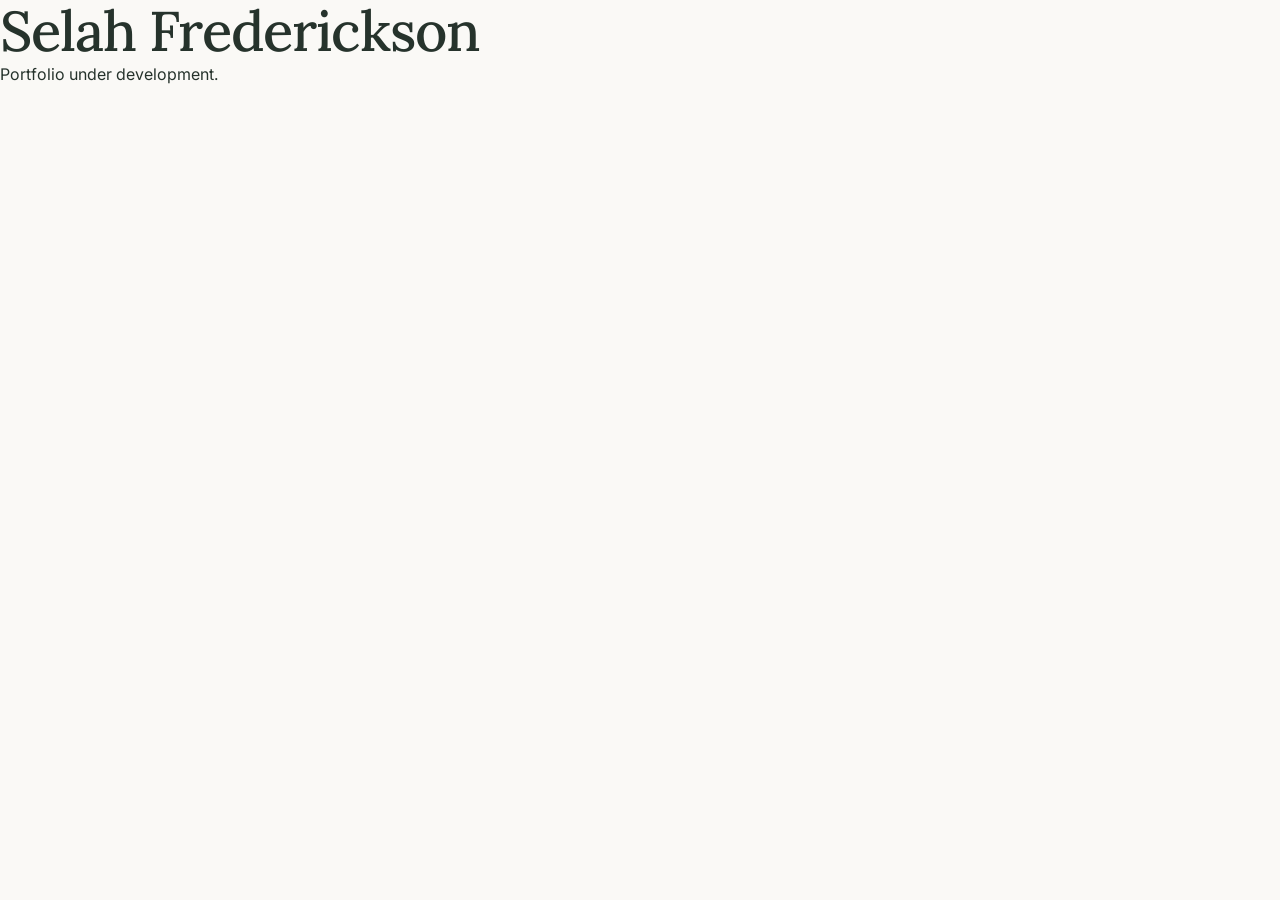
==== index.html @ 7c803209 "Creating portfolio project skeleton" ====
<!DOCTYPE html>
<html lang = "en">
<!-- 
    HOME PAGE

    Purpose: The landing page for this portfolio.

    This page will introduce me and communicate the central idea
    of this portfolio: CS x Sociology x Data x Research x Writing.

    Planned content:
    - Navigation
    - Introduction
    - Featured projects
    - Call to action
-->

<head>

    <meta charset = "UTF-8">

    <meta
        name = "viewport"
        content = "width=device-width, initial-scale=1.0"
    >

    <title>Selah Frederickson</title>

    <!-- google fonts -->
    <link rel="preconnect" href="https://fonts.googleapis.com">
    <link rel="preconnect" href="https://fonts.gstatic.com" crossorigin>

    <link
        href="https://fonts.googleapis.com/css2?family=Inter:wght@400;500;600;700&family=Lora:wght@400;500;600&display=swap"
        rel="stylesheet"
    >

    <!-- portfolio styles -->
    <link rel = "stylesheet" href = "css/theme.css">
    <link rel = "stylesheet" href = "css/components.css">
    <link rel = "stylesheet" href = "css/pages.css">

</head>

<body>
    <!-- page content will be built here -->
    <script src = "js/main.js"></script>

    <!-- temporary -->
    <h1>Selah Frederickson</h1>
    <p>Portfolio under development.</p>

</body>
</html>
---- css/theme.css ----
/*
    DESIGN SYSTEM

    Purpose: Define the global visual language of the portfolio.

    This file contains:
    - Color variables
    - Typography
    - Spacing scale
    - Layout variables
    - Border radius variables
    - Glassmorphism settings
    - Shadows
    - Transitions

    Individual components should use these variables rather than
    defining their own design values whenever possible.
*/

   :root {

    /* ----------------------------------------
        COLORS
       ---------------------------------------- */

    --color-primary: #E8BEB7;
    --color-secondary: #AFC5B4;

    --color-background: #FAF9F6;
    --color-text: #26332C;

    --color-divider: #D1D5DB;

    /* ----------------------------------------
        TYPOGRAPHY
       ---------------------------------------- */

    --font-heading: "Lora", serif;
    --font-body: "Inter", sans-serif;

    --font-size-h1: 3.5rem;
    --font-size-h2: 2rem;
    --font-size-h3: 1.5rem;
    --font-size-body: 1rem;
    --font-size-small: 0.8rem;

    --line-height-h1: 1.1;
    --line-height-h2: 1.2;
    --line-height-h3: 1.3;
    --line-height-body: 1.5;
    --line-height-small: 1.5;

    /* ----------------------------------------
        SPACING (8px Grid System)
       ---------------------------------------- */

    --space-1: 4px;
    --space-2: 8px;
    --space-3: 16px;
    --space-4: 24px;
    --space-5: 32px;
    --space-6: 48px;
    --space-7: 64px;
    --space-8: 96px;

    /* ----------------------------------------
        LAYOUT
       ---------------------------------------- */

    --page-padding: 24px;
    --content-max-width: 1200px;

    /* ----------------------------------------
        BORDER RADIUS
       ---------------------------------------- */

    --radius-small: 8px;
    --radius-card: 16px;
    --radius-large: 24px;

    /* ----------------------------------------
        GLASSMORPHISM
       ---------------------------------------- */

    --glass-background: rgba(255, 255, 255, 0.65);
    --glass-border: rgba(255, 255, 255, 1);
    --glass-blur: 12px;

    /* ----------------------------------------
        SHADOWS
       ---------------------------------------- */

    --shadow-soft: 0 8px 24px rgba(38, 51, 44, 0.08);
    --shadow-hover: 0 12px 28px rgba(38, 51, 44, 0.12);

    /* ----------------------------------------
        TRANSITIONS
       ---------------------------------------- */

    --transition-fast: 150ms ease;
    --transition-standard: 200ms ease;
}

/* ========================================
   GLOBAL BASE STYLES
   ======================================== */

* {
    box-sizing: border-box;
}

html {
    scroll-behavior: smooth;
}

body {
    margin: 0;
    background-color: var(--color-background);
    color: var(--color-text);

    font-family: var(--font-body);
    font-size: var(--font-size-body);
    line-height: var(--line-height-body);
}

h1, h2, h3 {
    margin: 0;
    font-family: var(--font-heading);
    font-weight: 500;
}

h1 {
    font-size: var(--font-size-h1);
    line-height: var(--line-height-h1);
    letter-spacing: -0.02em;
}

h2 {
    font-size: var(--font-size-h2);
    line-height: var(--line-height-h2);
}

h3 {
    font-size: var(--font-size-h3);
    line-height: var(--line-height-h3);
}

p {
    margin: 0;
}

.small-text {
    font-size: var(--font-size-small);
    line-height: var(--line-height-small);
}

a {
    color: inherit;
    text-decoration: none;
}

@media (max-width: 768px) {
    :root {
        --page-padding: 20px;
        --font-size-h1: 2.5rem;
    }
}
---- css/components.css ----
/* 
    COMPONENT STYLES

    Purpose: Define reusable visual components used throughout the
    portfolio.

    This file contains styles for:
    - Glass panels
    - Buttons
    - Links
    - Project cards
    - Tags

    Components should rely on the design system defined in theme.css.
*/

/* ----------------------------------------
   GLASS PANEL
   ---------------------------------------- */

.glass_panel {
    background: var(--glass-background);
    border: 1px solid var(--glass-border);
    border-radius: var(--radius-large);
    backdrop-filter: blur(var(--glass-blur));
    -webkit-backdrop-filter: blur(var(--glass-blur));
    box-shadow: var(--shadow-soft);
}

/* ----------------------------------------
   BUTTONS
   ---------------------------------------- */

.button {
    display: inline-block;
    padding: var(--space-2) var(--space-4);
    border: 1px solid transparent;
    border-radius: var(--radius-small);
    font-family: var(--font-body);
    font-weight: 500;
    cursor: pointer;
    transition:
        font-weight var(--transition-fast),
        box-shadow var(--transition-standard),
        transform var(--transition-fast);
}

.button-primary {
    background-color: var(--color-primary)
}

.button-primary:hover {
    font-weight: 700;
    box-shadow: var(--shadow-hover);
    transform: translateY(-2px);
}

.button-secondary {
    background-color: transparent;
    border-color: var(--color-primary);
}

.button-secondary:hover {
    font-weight: 700;
    box-shadow: var(--shadow-hover);
    transform: translateY(-2px);
}

/* ----------------------------------------
   LINKS
   ---------------------------------------- */

.link {
    position: relative;
    font-weight: 500;
}

.link::after {
    content: "";
    position: absolute;
    left: 0;
    bottom: -2px;
    width: 100%;
    height: 1px;
    background-color: var(--color-primary);
    transition:
        height var(--transition-fast),
        width var(--transition-fast);
}

.link:hover {
    font-weight: 700;
}

.link:hover::after {
    height: 2px;
}

/* ----------------------------------------
   PROJECT CARDS
   ---------------------------------------- */

.project-card {
    padding: var(--space-5);
    border: 1px solid var(--color-divider);
    border-radius: var(--radius-card);
    background-color: var(--color-surface);
    backdrop-filter: blur(var(--glass-blur));
    -webkit-backdrop-filter: blur(var(--glass-blur));
    box-shadow: var(--shadow-soft);
}

/* ----------------------------------------
   TAGS
   ---------------------------------------- */

   .tag {
    display: inline-block;
    padding: 4px 8px;
    border-radius: var(--radius-small);
    background-color: var(--color-secondary);
    font-family: var(--font-body);
    font-size: var(--font-size-small);
    letter-spacing: 0.02em;
}
---- css/pages.css ----
/* 
    PAGE-SPECIFIC STYLES

    Purpose: Define layouts and styling that are specific to individual
    pages rather than reusable components.

    This file will contain styling for:
    - Home page layout
    - Projects grid
    - About page sections
    - Contact page layout

    Reusable styling choices belong in components.css (not here).
*/
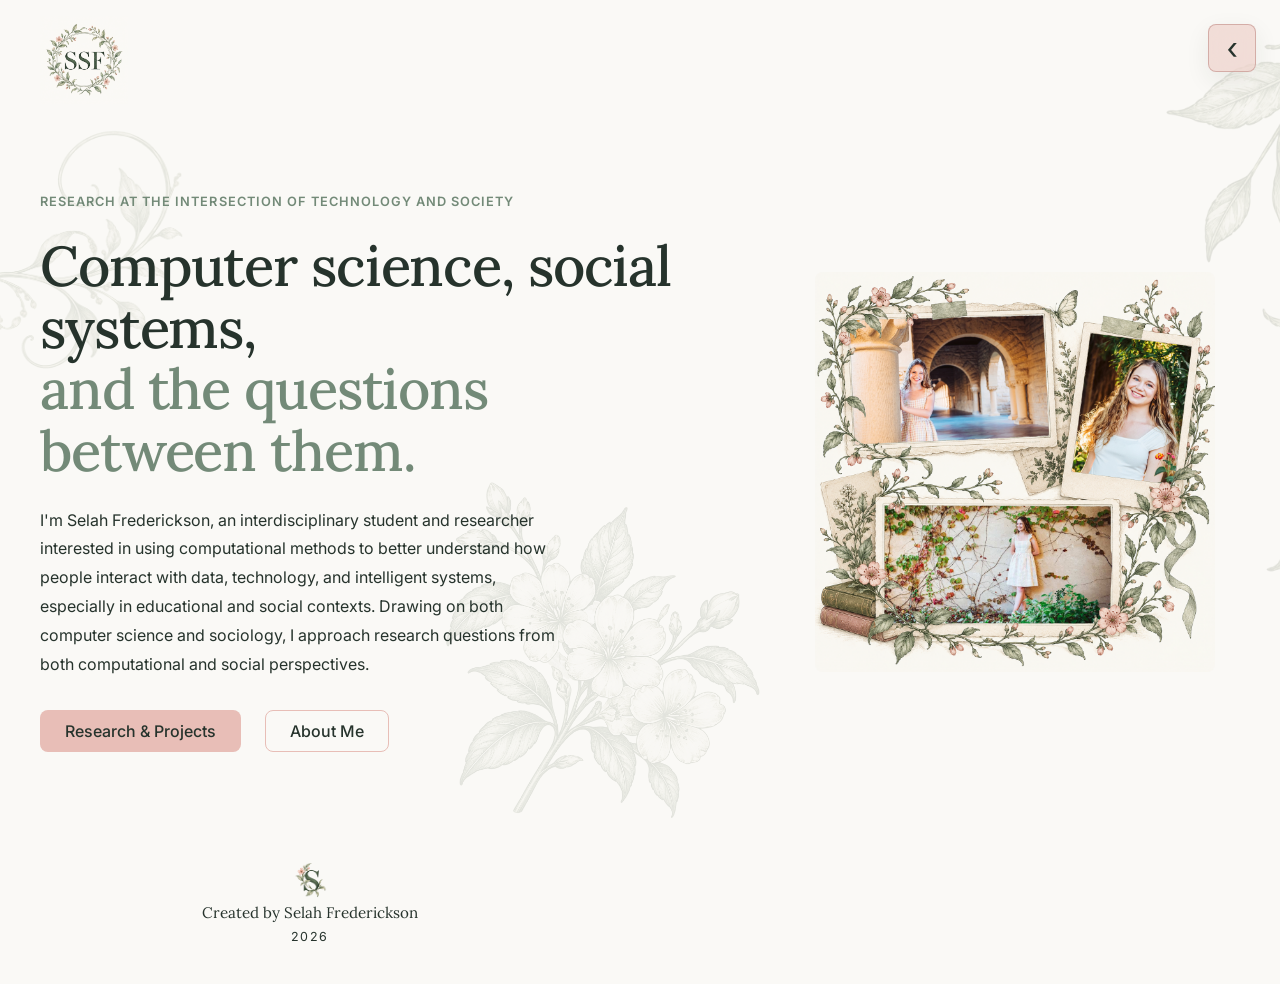
==== commit c195c70b: "Adding home page design" ====
--- a/index.html
+++ b/index.html
@@ -40,15 +40,205 @@
     <link rel = "stylesheet" href = "css/components.css">
     <link rel = "stylesheet" href = "css/pages.css">
 
+    <!-- browser tab icon -->
+    <link rel="icon" type="image/png" href="assets/icons/logo_small.png">
+
 </head>
 
-<body>
-    <!-- page content will be built here -->
-    <script src = "js/main.js"></script>
-
-    <!-- temporary -->
-    <h1>Selah Frederickson</h1>
-    <p>Portfolio under development.</p>
+<body
+    class="body"
+>
+    <!-- header: personal monogram logo -->
+    <header class="site-header">
+        <a class="site-logo" href="index.html"
+            aria-label="Selah Frederickson - Home">
+            <img
+                src="assets/icons/ssf_logo.png"
+                alt="SSF botanical monogram"
+            >
+        </a>
+    </header>
+
+    <!-- navigation: stays available as panel opens and closes -->
+    <button
+        class="nav-toggle"
+        id="nav-toggle"
+        type="button"
+        aria-label="Open navigation"
+        aria-controls="site-navigation"
+        aria-expanded="false"
+    >
+        <span class="nav-toggle-icon" aria-hidden="true">‹</span> <!-- chevron -->
+    </button>
+
+    <!-- a subtle backdrop separates open panel from the page -->
+    <div class="nav-backdrop" id="nav-backdrop" hidden></div>
+
+    <!-- expandable navigation panel -->
+    <aside
+        class="nav-panel"
+        id="site-navigation"
+        aria-label="Site navigation"
+        aria-hidden="true"
+        inert
+    >
+        <div class="nav-panel-header">
+            <span class="nav-logo">
+                <img
+                    src="assets/icons/ssf_logo_nobkg.png"
+                    alt="SSF botanical monogram"
+                >
+            </span>
+        </div>
+
+        <nav class="nav-panel-links" aria-label="Portfolio pages">
+            <a class="nav-card" href="index.html" aria-current="page">
+                <span class="nav-card-icon" aria-hidden="true">❧</span>
+                <span class="nav-card-copy">
+                    <span class="nav-card-title">Home</span>
+                    <span class="nav-card-description">
+                        Return to the beginning.
+                    </span>
+                </span>
+                <span class="nav-card-arrow" aria-hidden="true">›</span>
+            </a>
+
+            <a class="nav-card" href="about.html" aria-current="page">
+                <span class="nav-card-icon" aria-hidden="true">❧</span>
+                <span class="nav-card-copy">
+                    <span class="nav-card-title">About</span>
+                    <span class="nav-card-description">
+                        Background, interests, and goals.
+                    </span>
+                </span>
+                <span class="nav-card-arrow" aria-hidden="true">›</span>
+            </a>
+
+            <a class="nav-card" href="projects.html" aria-current="page">
+                <span class="nav-card-icon" aria-hidden="true">❧</span>
+                <span class="nav-card-copy">
+                    <span class="nav-card-title">Projects</span>
+                    <span class="nav-card-description">
+                        Selected interdisciplinary work.
+                    </span>
+                </span>
+                <span class="nav-card-arrow" aria-hidden="true">›</span>
+            </a>
+
+            <a class="nav-card" href="experience.html" aria-current="page">
+                <span class="nav-card-icon" aria-hidden="true">❧</span>
+                <span class="nav-card-copy">
+                    <span class="nav-card-title">Experience</span>
+                    <span class="nav-card-description">
+                        Research and professional roles.
+                    </span>
+                </span>
+                <span class="nav-card-arrow" aria-hidden="true">›</span>
+            </a>
+
+            <a class="nav-card" href="contact.html" aria-current="page">
+                <span class="nav-card-icon" aria-hidden="true">❧</span>
+                <span class="nav-card-copy">
+                    <span class="nav-card-title">Contact</span>
+                    <span class="nav-card-description">
+                        Get in touch with me.
+                    </span>
+                </span>
+                <span class="nav-card-arrow" aria-hidden="true">›</span>
+            </a>
+        </nav>
+    </aside>
+
+    <!-- main introduction: first thing visitors see -->
+    <main>
+
+        <div class="botanical-background" aria-hidden="true">
+            <img
+                class="botanical-engraving-1"
+                src="assets/images/background/engraving_1.png"
+                alt=""
+            >
+        
+            <img
+                class="botanical-engraving-2"
+                src="assets/images/background/engraving_2.png"
+                alt=""
+            >
+        
+            <img
+                class="botanical-engraving-4"
+                src="assets/images/background/engraving_4.png"
+                alt=""
+            >
+        </div>
+        
+        <section class="hero">
+            
+            <div class="hero-content">
+                <p class="eyebrow">
+                    RESEARCH AT THE INTERSECTION OF TECHNOLOGY AND SOCIETY
+                </p>
+
+                <h1>
+                    Computer science, social systems,
+                    <span>and the questions between them.</span>
+                </h1>
+
+                <p class="hero-description">
+                    I'm Selah Frederickson, an interdisciplinary student and researcher
+                    interested in using computational methods to better understand how people 
+                    interact with data, technology, and intelligent systems, especially in 
+                    educational and social contexts. Drawing on both computer science and 
+                    sociology, I approach research questions from both computational and 
+                    social perspectives. 
+                </p>
+
+                <div class="hero-actions">
+                    <a class="button button-primary"
+                        href="projects.html">
+                        Research & Projects
+                    </a>
+
+                    <a class="button button-secondary"
+                        href="about.html">
+                        About Me
+                    </a>
+                </div>
+            </div>
+
+            <div class="hero-portrait">
+                <img
+                    src="assets/images/profile/portrait_collage.png"
+                    alt="Portrait of Selah Frederickson"
+                >
+            </div>
+            
+        </section>
+    </main>
+
+    <!-- footer: a small consistent sign-off -->
+    <footer class="site-footer">
+        <div class="footer-colophon">
+
+            <div class="footer-signature">
+                <img
+                    class="footer-monogram"
+                    src="assets/icons/logo_small.png"
+                    alt=""
+                    aria-hidden="true"
+                >
+
+                <p class="footer-credit">
+                    Created by Selah Frederickson
+                </p>
+
+                <span class="footer-year">2026</span>
+            </div>
+        </div>
+    </footer>
+
+
+    <script src="js/main.js"></script>
 
 </body>
 </html>
--- a/css/theme.css
+++ b/css/theme.css
@@ -25,11 +25,14 @@
 
     --color-primary: #E8BEB7;
     --color-secondary: #AFC5B4;
+    --color-secondary-dark: #526E55;
 
     --color-background: #FAF9F6;
     --color-text: #26332C;
 
     --color-divider: #D1D5DB;
+
+    --color-white: #FFFFFF;
 
     /* ----------------------------------------
         TYPOGRAPHY
@@ -69,6 +72,7 @@
 
     --page-padding: 24px;
     --content-max-width: 1200px;
+    --footer-width: 1400px;
 
     /* ----------------------------------------
         BORDER RADIUS
@@ -83,7 +87,11 @@
        ---------------------------------------- */
 
     --glass-background: rgba(255, 255, 255, 0.65);
+    --pink-glass-background: rgba(247, 226, 222, 0.5);
+    --dark-pink-glass-background: rgba(232, 190, 183, 0.48);
+
     --glass-border: rgba(255, 255, 255, 1);
+    --pink-glass-border: rgba(183, 126, 121, 0.5);
     --glass-blur: 12px;
 
     /* ----------------------------------------
--- a/css/pages.css
+++ b/css/pages.css
@@ -11,4 +11,577 @@
     - Contact page layout
 
     Reusable styling choices belong in components.css (not here).
-*/+*/
+
+.body {
+    overflow-x: hidden;
+}
+
+/* 
+    PERSONAL MONOGRAM
+
+    Purpose:
+    Give the page a clickable logo to take users back to the home page.
+*/
+
+/* personal monogram logo */
+.site-logo {
+    display: inline-flex;
+    align-items: center;
+    justify-content: center;
+    flex-shrink: 0;
+    border-radius: 50%;
+}
+
+.site-logo img {
+    display: block;
+    width: 88px;
+    height: 88px;
+    object-fit: contain;
+}
+
+.site-logo:focus-visible {
+    outline: 2px solid var(--color-secondary);
+    outline-offset: 4px;
+}
+
+/* 
+    EXPANDABLE NAVIGATION
+
+    Purpose:
+    Create a right-hand sliding navigation panel with translucent pink glass, sage detailing, and readable descriptions
+    for each section of the portfolio.
+*/
+
+/* chevron button */
+.nav-toggle {
+    position: fixed;
+    top: 24px;
+    right: 24px;
+    z-index: 1020;
+
+    display: grid;
+    place-items: center;
+    width: 48px;
+    height: 48px;
+
+    border: 1px solid var(--pink-glass-border);
+    border-radius: var(--radius-small);
+    background: var(--dark-pink-glass-background);
+    color: var(--color-text);
+    box-shadow: var(--shadow-soft);
+
+    backdrop-filter: blur(16px);
+    -webkit-backdrop-filter: blur(16px);
+
+    cursor: pointer;
+    transition:
+        background var(--transition-standard),
+        box-shadow var(--transition-standard),
+        transform var(--transition-fast);
+}
+
+.nav-toggle:hover {
+    border: 1px solid var(--color-primary);
+    background: var(--dark-pink-glass-background);
+    box-shadow: var(--shadow-hover);
+    transform: translateY(-2px);
+}
+
+.nav-toggle:focus-visible {
+    outline: 2px solid var(--color-text);
+    outline-offset: 4px;
+}
+
+.nav-toggle-icon {
+    font-family: var(--font-body);
+    font-size: 2rem;
+    line-height: 1;
+    transition: transform var(--transition-standard);
+}
+
+/* blur main page behind the open panel */
+.nav-backdrop {
+    position: fixed;
+    inset: 0;
+    z-index: 1000;
+
+    background: rgba(38, 51, 44, 0.12);
+    backdrop-filter: blur(2px);
+    -webkit-backdrop-filter: blur(2px);
+}
+
+.nav-backdrop[hidden] {
+    display: none;
+}
+
+/* sliding panel */
+.nav-panel {
+    position: fixed;
+    top: 16px;
+    right: 16px;
+    bottom: 16px;
+    z-index: 1010;
+
+    width: min(360px, calc(100vw - 32px));
+    padding: 28px 20px 20px;
+
+    display: flex;
+    flex-direction: column;
+    gap: 24px;
+    overflow-y: auto;
+
+    background: var(--pink-glass-background);
+    border: 1px solid var(--glass-border);
+    border-radius: var(--radius-small);
+    box-shadow: 0 18px 48px rgba(38, 51, 44, 0.16);
+
+    backdrop-filter: blur(24px);
+    -webkit-backdrop-filter: blur(24px);
+
+    transform: translateX(calc(100% + 32px));
+    visibility: hidden;
+    pointer-events: none;
+
+    transition:
+        transform 240ms ease,
+        visibility 240ms ease;
+}
+
+.nav-panel.is-open {
+    transform: translateX(0);
+    visibility: visible;
+    pointer-events: auto;
+}
+
+/* panel heading */
+.nav-panel-header {
+    display: flex;
+    align-items: center;
+    justify-content: center;
+    gap: 12px;
+    padding: 8px 4px 16px;
+    border-bottom: 1px solid var(--color-white);
+}
+
+.nav-logo {
+    display: inline-flex;
+    align-items: center;
+    justify-content: center;
+    flex-shrink: 0;
+    border-radius: 50%;
+}
+
+.nav-logo img {
+    display: block;
+    width: 144px;
+    height: 144px;
+    object-fit: contain;
+}
+
+/* navigation cards */
+.nav-panel-links {
+    display: flex;
+    flex-direction: column;
+    gap: 10px;
+}
+
+.nav-card {
+    display: flex;
+    align-items: center;
+    gap: 12px;
+    padding: 13px 12px;
+
+    border: 1px solid rgba(255, 255, 255, 0.88);
+    border-radius: var(--radius-small);
+    background: var(--glass-background);
+    color: var(--color-text);
+
+    transition:
+        background var(--transition-standard),
+        border-color var(--transition-standard),
+        transform var(--transition-fast);
+}
+
+.nav-card:hover,
+.nav-card:focus-visible {
+    background: rgba(255, 255, 255, 0.86);
+    border-color: var(--color-primary);
+    transform: translateX(-3px);
+}
+
+.nav-card:focus-visible {
+    outline: 2px solid var(--color-text);
+    outline-offset: 2px;
+}
+
+.nav-card[aria-current="page"] {
+    background: var(--dark-pink-glass-background);
+    border-color: var(--pink-glass-border);
+}
+
+.nav-card-icon {
+    display: grid;
+    place-items: center;
+    flex-shrink: 0;
+    width: 34px;
+    height: 34px;
+
+    border-radius: 10px;
+    background: var(--color-background);
+    color: var(--color-secondary-dark);
+    font-size: 1.2rem;
+}
+
+.nav-card-copy {
+    display: flex;
+    flex: 1;
+    flex-direction: column;
+    gap: 3px;
+    min-width: 0;
+}
+
+.nav-card-title {
+    font-family: var(--font-heading);
+    font-size: 1rem;
+    line-height: 1.3;
+}
+
+.nav-card-description {
+    color: #526057;
+    font-size: 0.76rem;
+    line-height: 1.45;
+}
+
+.nav-card-arrow {
+    flex-shrink: 0;
+    color: var(--color-text);
+    font-size: 1.75rem;
+}
+
+@media (max-width: 480px) {
+    .nav-toggle {
+        top: 16px;
+        right: 16px;
+        width: 44px;
+        height: 44px;
+    }
+
+    .nav-panel {
+        top: 8px;
+        right: 8px;
+        bottom: 8px;
+        width: calc(100vw - 16px);
+        padding: 24px 16px 16px;
+        gap: 18px;
+    }
+
+    .nav-panel-links {
+        gap: 8px;
+    }
+
+    .nav-card {
+        padding: 11px 10px;
+    }
+}
+
+/* 
+    HOME PAGE
+
+    Purpose:
+    Arrange the home page introduction, portrait, navigation, and footer.
+*/
+
+
+/* reusable botanical background layer */
+main {
+    position: relative;
+    isolation: isolate;
+}
+
+.botanical-background {
+    position: absolute;
+    inset: 0 auto auto 50%;
+    transform: translateX(-50%);
+
+    width: min(
+        calc(100% - 2 * var(--page-padding)),
+        var(--content-max-width)
+    );
+    height: 100%;
+
+    z-index: 0;
+    pointer-events: none;
+    overflow: visible;
+}
+
+.botanical-background img {
+    position: absolute;
+    height: auto;
+    opacity: 0.12;
+    pointer-events: none;
+    user-select: none;
+}
+
+.botanical-engraving-1 {
+    position: absolute;
+    z-index: -1;
+    top: 4px;
+    left: -176px;
+
+    width: clamp(180px, 25vw, 340px);
+    height: auto;
+
+    opacity: 0.12;
+    pointer-events: none;
+    user-select: none;
+}
+
+.botanical-engraving-2 {
+    position: absolute;
+    z-index: -1;
+    top: -160px;
+    right: -240px;
+
+    width: clamp(180px, 25vw, 340px);
+    height: auto;
+
+    opacity: 0.12;
+    pointer-events: none;
+    user-select: none;
+}
+
+.botanical-engraving-4 {
+    position: absolute;
+    z-index: -1;
+    bottom: 0px;
+    right: 480px;
+
+    width: clamp(180px, 25vw, 340px);
+    height: auto;
+
+    opacity: 0.12;
+    pointer-events: none;
+    user-select: none;
+}
+
+.hero {
+    position: relative;
+    z-index: 1;
+    isolation: auto;
+}
+
+
+/* center page content but limit width */
+.site-header,
+.hero {
+    width: min(
+        calc(100% - 2 * var(--page-padding)),
+        var(--content-max-width)
+    );
+    margin-inline: auto;
+}
+
+/* navigation */
+.site-header {
+    display: flex;
+    align-items: center;
+    justify-content: space-between;
+    gap: 0px;
+    padding-block: var(--space-3);
+}
+
+/* main two-column introduction */
+.hero {
+    position: relative;
+    isolation: isolate;
+    width: min(
+        calc(100% - 2 * var(--page-padding)),
+        var(--content-max-width)
+    );
+    min-height: 70vh;
+
+    display: grid;
+    grid-template-columns: minmax(0, 1.2fr) minmax(280px, 0.8fr);
+    align-items: center;
+    gap: clamp(40px, 6vw, 88px);
+
+    margin-inline: auto;
+    padding-block: clamp(48px, 8vh, 96px);
+}
+
+.hero-content {
+    width: 100%;
+    max-width: 660px;
+    min-width: 0;
+}
+
+.eyebrow {
+    margin-bottom: 24px;
+    color: #738A78;
+    font-size: var(--font-size-small);
+    font-weight: 600;
+    letter-spacing: 0.08em;
+}
+
+.hero h1 {
+    margin-bottom: 24px;
+}
+
+.hero h1 span {
+    display: block;
+    color: #738A78;
+}
+
+.hero-description {
+    max-width: 520px;
+    margin-bottom: 32px;
+    line-height: 1.8;
+}
+
+.hero-actions {
+    display: flex;
+    flex-wrap: wrap;
+    align-items: center;
+    gap: 24px;
+}
+
+/* portrait */
+.hero-portrait {
+    max-width: 400px;
+    justify-self: center;
+}
+
+.hero-portrait {
+    width: 100%;
+    max-width: 400px;
+    justify-self: center;
+}
+
+.hero-portrait img {
+    display: block;
+    width: 100%;
+    height: auto;
+    object-fit: cover;
+    border-radius: var(--radius-small);
+}
+
+/* botanical footer colophon */
+.site-footer {
+    position: relative;
+
+    width: var(--footer-width);
+    padding: 0;
+    border: 0;
+    justify-self: center;
+}
+
+
+.footer-colophon {
+    position: relative;
+    isolation: isolate;
+
+    display: grid;
+    place-items: center;
+
+    width: 100%;
+    max-width: 620px;
+    min-height: 160px;
+
+    background: var(--color-background);
+    justify-self: center;
+}
+
+/* keep signature centered and readable */
+.footer-signature {
+    display: flex;
+    flex-direction: column;
+    align-items: center;
+    gap: var(--space-1);
+
+    text-align: center;
+}
+
+.footer-monogram {
+    display: block;
+    width: 36px;
+    height: 36px;
+    object-fit: contain;
+}
+
+.footer-credit {
+    margin: 0;
+    color: var(--color-text);
+    font-family: var(--font-heading);
+    font-size: 0.95rem;
+    line-height: 1.5;
+}
+
+.footer-year {
+    color: var(--color-text);
+    font-size: 0.78rem;
+    letter-spacing: 0.12em;
+}
+
+/* tablet and phone layouts */
+@media (max-width: 768px) {
+    .site-header {
+        align-items: flex-start;
+        flex-direction: column;
+        gap: 16px;
+    }
+
+    .site-logo img {
+        width: 52px;
+        height: 52px;
+    }
+
+    .main-nav {
+        gap: 16px;
+    }
+
+    .hero {
+        grid-template-columns: minmax(0, 1fr);
+        gap: 40px;
+        min-height: auto;
+        padding-block: 48px;
+    }
+
+    .hero-portrait {
+        width: 100%;
+        max-width: 400px;
+        justify-self: center;
+    }
+
+    .botanical-engraving-1 {
+        top: 64px;
+        left: -24px;
+    }
+
+    .botanical-engraving-2 {
+        top: -104px;
+        right: -64px;
+    }
+
+    .focus-areas {
+        margin-top: 32px;
+        line-height: 1.8;
+    }
+
+    .site-footer {
+        margin-top: 32px;
+    }
+
+    .footer-colophon {
+        min-height: 155px;
+        padding: 32px 18px;
+    }
+
+    .footer-monogram {
+        width: 30px;
+        height: 30px;
+    }
+
+    .footer-credit {
+        font-size: 0.85rem;
+    }}
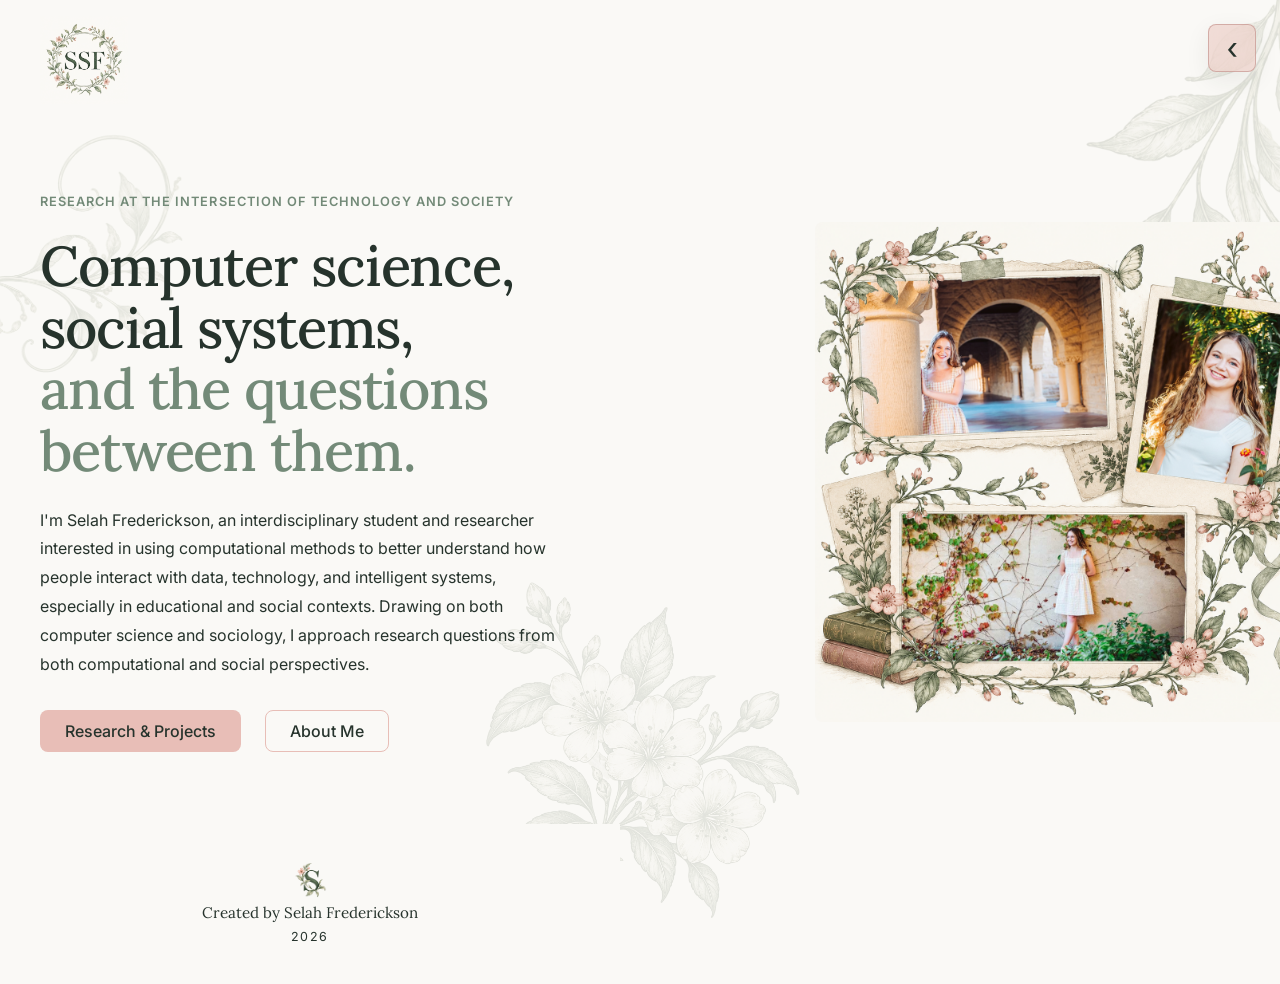
==== commit ca17fbe0: "Building about page" ====
--- a/index.html
+++ b/index.html
@@ -38,7 +38,10 @@
     <!-- portfolio styles -->
     <link rel = "stylesheet" href = "css/theme.css">
     <link rel = "stylesheet" href = "css/components.css">
-    <link rel = "stylesheet" href = "css/pages.css">
+    <link rel = "stylesheet" href = "css/header.css">
+    <link rel = "stylesheet" href = "css/nav_panel.css">
+    <link rel = "stylesheet" href = "css/home.css">
+    <link rel = "stylesheet" href = "css/footer.css">
 
     <!-- browser tab icon -->
     <link rel="icon" type="image/png" href="assets/icons/logo_small.png">
@@ -103,7 +106,7 @@
                 <span class="nav-card-arrow" aria-hidden="true">›</span>
             </a>
 
-            <a class="nav-card" href="about.html" aria-current="page">
+            <a class="nav-card" href="about.html">
                 <span class="nav-card-icon" aria-hidden="true">❧</span>
                 <span class="nav-card-copy">
                     <span class="nav-card-title">About</span>
@@ -114,7 +117,7 @@
                 <span class="nav-card-arrow" aria-hidden="true">›</span>
             </a>
 
-            <a class="nav-card" href="projects.html" aria-current="page">
+            <a class="nav-card" href="projects.html">
                 <span class="nav-card-icon" aria-hidden="true">❧</span>
                 <span class="nav-card-copy">
                     <span class="nav-card-title">Projects</span>
@@ -125,7 +128,7 @@
                 <span class="nav-card-arrow" aria-hidden="true">›</span>
             </a>
 
-            <a class="nav-card" href="experience.html" aria-current="page">
+            <a class="nav-card" href="experience.html"">
                 <span class="nav-card-icon" aria-hidden="true">❧</span>
                 <span class="nav-card-copy">
                     <span class="nav-card-title">Experience</span>
@@ -136,7 +139,7 @@
                 <span class="nav-card-arrow" aria-hidden="true">›</span>
             </a>
 
-            <a class="nav-card" href="contact.html" aria-current="page">
+            <a class="nav-card" href="contact.html">
                 <span class="nav-card-icon" aria-hidden="true">❧</span>
                 <span class="nav-card-copy">
                     <span class="nav-card-title">Contact</span>
@@ -180,7 +183,7 @@
                 </p>
 
                 <h1>
-                    Computer science, social systems,
+                    Computer science, <br> social systems,
                     <span>and the questions between them.</span>
                 </h1>
 
--- a/css/theme.css
+++ b/css/theme.css
@@ -25,7 +25,7 @@
 
     --color-primary: #E8BEB7;
     --color-secondary: #AFC5B4;
-    --color-secondary-dark: #526E55;
+    --color-secondary-dark: #738A78;
 
     --color-background: #FAF9F6;
     --color-text: #26332C;
--- a/css/header.css
+++ b/css/header.css
@@ -0,0 +1,42 @@
+/* 
+    PERSONAL MONOGRAM
+
+    Purpose:
+    Give the page a clickable logo to take users back to the home page.
+*/
+
+/* center page content but limit width */
+.site-header {
+    width: min(
+        calc(100% - 2 * var(--page-padding)),
+        var(--content-max-width)
+    );
+    margin-inline: auto;
+
+    display: flex;
+    align-items: center;
+    justify-content: space-between;
+    gap: 0px;
+    padding-block: var(--space-3);
+}
+
+/* personal monogram logo */
+.site-logo {
+    display: inline-flex;
+    align-items: center;
+    justify-content: center;
+    flex-shrink: 0;
+    border-radius: 50%;
+}
+
+.site-logo img {
+    display: block;
+    width: 88px;
+    height: 88px;
+    object-fit: contain;
+}
+
+.site-logo:focus-visible {
+    outline: 2px solid var(--color-secondary);
+    outline-offset: 4px;
+}
--- a/css/nav_panel.css
+++ b/css/nav_panel.css
@@ -0,0 +1,239 @@
+/* 
+    EXPANDABLE NAVIGATION
+
+    Purpose:
+    Create a right-hand sliding navigation panel with translucent pink glass, sage detailing, and readable descriptions
+    for each section of the portfolio.
+*/
+
+/* chevron button */
+.nav-toggle {
+    position: fixed;
+    top: 24px;
+    right: 24px;
+    z-index: 1020;
+
+    display: grid;
+    place-items: center;
+    width: 48px;
+    height: 48px;
+
+    border: 1px solid var(--pink-glass-border);
+    border-radius: var(--radius-small);
+    background: var(--dark-pink-glass-background);
+    color: var(--color-text);
+    box-shadow: var(--shadow-soft);
+
+    backdrop-filter: blur(16px);
+    -webkit-backdrop-filter: blur(16px);
+
+    cursor: pointer;
+    transition:
+        background var(--transition-standard),
+        box-shadow var(--transition-standard),
+        transform var(--transition-fast);
+}
+
+.nav-toggle:hover {
+    border: 1px solid var(--color-primary);
+    background: var(--dark-pink-glass-background);
+    box-shadow: var(--shadow-hover);
+    transform: translateY(-2px);
+}
+
+.nav-toggle:focus-visible {
+    outline: 2px solid var(--color-text);
+    outline-offset: 4px;
+}
+
+.nav-toggle-icon {
+    font-family: var(--font-body);
+    font-size: 2rem;
+    line-height: 1;
+    transition: transform var(--transition-standard);
+}
+
+/* blur main page behind the open panel */
+.nav-backdrop {
+    position: fixed;
+    inset: 0;
+    z-index: 1000;
+
+    background: rgba(38, 51, 44, 0.12);
+    backdrop-filter: blur(2px);
+    -webkit-backdrop-filter: blur(2px);
+}
+
+.nav-backdrop[hidden] {
+    display: none;
+}
+
+/* sliding panel */
+.nav-panel {
+    position: fixed;
+    top: 16px;
+    right: 16px;
+    bottom: 16px;
+    z-index: 1010;
+
+    width: min(360px, calc(100vw - 32px));
+    padding: 28px 20px 20px;
+
+    display: flex;
+    flex-direction: column;
+    gap: 24px;
+    overflow-y: auto;
+
+    background: var(--pink-glass-background);
+    border: 1px solid var(--glass-border);
+    border-radius: var(--radius-small);
+    box-shadow: 0 18px 48px rgba(38, 51, 44, 0.16);
+
+    backdrop-filter: blur(24px);
+    -webkit-backdrop-filter: blur(24px);
+
+    transform: translateX(calc(100% + 32px));
+    visibility: hidden;
+    pointer-events: none;
+
+    transition:
+        transform 240ms ease,
+        visibility 240ms ease;
+}
+
+.nav-panel.is-open {
+    transform: translateX(0);
+    visibility: visible;
+    pointer-events: auto;
+}
+
+/* panel heading */
+.nav-panel-header {
+    display: flex;
+    align-items: center;
+    justify-content: center;
+    gap: 12px;
+    padding: 8px 4px 16px;
+    border-bottom: 1px solid var(--color-white);
+}
+
+.nav-logo {
+    display: inline-flex;
+    align-items: center;
+    justify-content: center;
+    flex-shrink: 0;
+    border-radius: 50%;
+}
+
+.nav-logo img {
+    display: block;
+    width: 144px;
+    height: 144px;
+    object-fit: contain;
+}
+
+/* navigation cards */
+.nav-panel-links {
+    display: flex;
+    flex-direction: column;
+    gap: 10px;
+}
+
+.nav-card {
+    display: flex;
+    align-items: center;
+    gap: 12px;
+    padding: 13px 12px;
+
+    border: 1px solid rgba(255, 255, 255, 0.88);
+    border-radius: var(--radius-small);
+    background: var(--glass-background);
+    color: var(--color-text);
+
+    transition:
+        background var(--transition-standard),
+        border-color var(--transition-standard),
+        transform var(--transition-fast);
+}
+
+.nav-card:hover,
+.nav-card:focus-visible {
+    background: rgba(255, 255, 255, 0.86);
+    border-color: var(--color-primary);
+    transform: translateX(-3px);
+}
+
+.nav-card:focus-visible {
+    outline: 2px solid var(--color-text);
+    outline-offset: 2px;
+}
+
+.nav-card[aria-current="page"] {
+    background: var(--dark-pink-glass-background);
+    border-color: var(--pink-glass-border);
+}
+
+.nav-card-icon {
+    display: grid;
+    place-items: center;
+    flex-shrink: 0;
+    width: 34px;
+    height: 34px;
+
+    border-radius: 10px;
+    background: var(--color-background);
+    color: var(--color-secondary-dark);
+    font-size: 1.2rem;
+}
+
+.nav-card-copy {
+    display: flex;
+    flex: 1;
+    flex-direction: column;
+    gap: 3px;
+    min-width: 0;
+}
+
+.nav-card-title {
+    font-family: var(--font-heading);
+    font-size: 1rem;
+    line-height: 1.3;
+}
+
+.nav-card-description {
+    color: #526057;
+    font-size: 0.76rem;
+    line-height: 1.45;
+}
+
+.nav-card-arrow {
+    flex-shrink: 0;
+    color: var(--color-text);
+    font-size: 1.75rem;
+}
+
+@media (max-width: 480px) {
+    .nav-toggle {
+        top: 16px;
+        right: 16px;
+        width: 44px;
+        height: 44px;
+    }
+
+    .nav-panel {
+        top: 8px;
+        right: 8px;
+        bottom: 8px;
+        width: calc(100vw - 16px);
+        padding: 24px 16px 16px;
+        gap: 18px;
+    }
+
+    .nav-panel-links {
+        gap: 8px;
+    }
+
+    .nav-card {
+        padding: 11px 10px;
+    }
+}
--- a/css/home.css
+++ b/css/home.css
@@ -0,0 +1,246 @@
+/* 
+    HOME PAGE
+
+    Purpose:
+    Introduce me to the user.
+*/
+
+.body {
+    overflow-x: hidden;
+}
+
+/* reusable botanical background layer */
+.botanical-background {
+    position: absolute;
+    inset: 0 auto auto 50%;
+    transform: translateX(-50%);
+
+    width: min(
+        calc(100% - 2 * var(--page-padding)),
+        var(--content-max-width)
+    );
+    height: 100%;
+
+    z-index: 0;
+    pointer-events: none;
+    overflow: visible;
+}
+
+.botanical-background img {
+    position: absolute;
+    height: auto;
+    opacity: 0.12;
+    pointer-events: none;
+    user-select: none;
+}
+
+.botanical-engraving-1 {
+    position: absolute;
+    z-index: -1;
+    top: 128px;
+    left: -176px;
+
+    width: clamp(180px, 25vw, 340px);
+    height: auto;
+
+    opacity: 0.12;
+    pointer-events: none;
+    user-select: none;
+}
+
+.botanical-engraving-2 {
+    position: absolute;
+    z-index: -1;
+    top: -8px;
+    right: -160px;
+
+    width: clamp(180px, 25vw, 340px);
+    height: auto;
+
+    opacity: 0.12;
+    pointer-events: none;
+    user-select: none;
+}
+
+.botanical-engraving-4 {
+    position: absolute;
+    z-index: -1;
+    bottom: -24px;
+    right: 440px;
+
+    width: clamp(180px, 25vw, 340px);
+    height: auto;
+
+    opacity: 0.12;
+    pointer-events: none;
+    user-select: none;
+}
+
+.hero {
+    position: relative;
+    z-index: 1;
+    isolation: auto;
+}
+
+
+/* center page content but limit width */
+.site-header,
+.hero {
+    width: min(
+        calc(100% - 2 * var(--page-padding)),
+        var(--content-max-width)
+    );
+    margin-inline: auto;
+}
+
+.site-header {
+    display: flex;
+    align-items: center;
+    justify-content: space-between;
+    gap: 0px;
+    padding-block: var(--space-3);
+}
+
+/* main two-column introduction */
+.hero {
+    position: relative;
+    isolation: isolate;
+    width: min(
+        calc(100% - 2 * var(--page-padding)),
+        var(--content-max-width)
+    );
+    min-height: 70vh;
+
+    display: grid;
+    grid-template-columns: minmax(0, 1.2fr) minmax(280px, 0.8fr);
+    align-items: center;
+    gap: clamp(40px, 6vw, 88px);
+
+    margin-inline: auto;
+    padding-block: clamp(48px, 8vh, 96px);
+}
+
+.hero-content {
+    width: 100%;
+    max-width: 660px;
+    min-width: 0;
+}
+
+.eyebrow {
+    margin-bottom: 24px;
+    color: var(--color-secondary-dark);
+    font-size: var(--font-size-small);
+    font-weight: 600;
+    letter-spacing: 0.08em;
+}
+
+.hero h1 {
+    margin-bottom: 24px;
+}
+
+.hero h1 span {
+    display: block;
+    color: var(--color-secondary-dark);
+}
+
+.hero-description {
+    max-width: 520px;
+    margin-bottom: 32px;
+    line-height: 1.8;
+}
+
+.hero-actions {
+    display: flex;
+    flex-wrap: wrap;
+    align-items: center;
+    gap: 24px;
+}
+
+/* portrait */
+.hero-portrait {
+    max-width: 640px;
+    justify-self: center;
+}
+
+.hero-portrait {
+    width: 125%;
+    max-width: 400px;
+    justify-self: center;
+}
+
+.hero-portrait img {
+    justify-self: center;
+    display: block;
+    width: 125%;
+    height: auto;
+    object-fit: cover;
+    border-radius: var(--radius-small);
+}
+
+/* tablet and phone layouts */
+@media (max-width: 768px) {
+    .site-header {
+        align-items: flex-start;
+        flex-direction: column;
+        gap: 16px;
+    }
+
+    .site-logo img {
+        width: 52px;
+        height: 52px;
+    }
+
+    .main-nav {
+        gap: 16px;
+    }
+
+    .hero {
+        grid-template-columns: minmax(0, 1fr);
+        gap: 40px;
+        min-height: auto;
+        padding-block: 48px;
+    }
+
+    .hero-portrait {
+        width: 100%;
+        max-width: 400px;
+        justify-self: center;
+    }
+
+    .botanical-engraving-1 {
+        top: 64px;
+        left: -24px;
+    }
+
+    .botanical-engraving-2 {
+        top: -104px;
+        right: -64px;
+    }
+
+    .botanical-engraving-4 {
+        bottom: 160px;
+        right: 104px;
+    }
+
+    .focus-areas {
+        margin-top: 32px;
+        line-height: 1.8;
+    }
+
+    .site-footer {
+        margin-top: 32px;
+    }
+
+    .footer-colophon {
+        min-height: 155px;
+        padding: 32px 18px;
+    }
+
+    .footer-monogram {
+        width: 30px;
+        height: 30px;
+    }
+
+    .footer-credit {
+        font-size: 0.85rem;
+    }}
--- a/css/footer.css
+++ b/css/footer.css
@@ -0,0 +1,84 @@
+/* 
+    BOTANICAL FOOTER
+
+    Purpose:
+    Give each page a consistent footer.
+*/
+
+/* botanical footer colophon */
+.site-footer {
+    position: relative;
+
+    width: var(--footer-width);
+    padding: 0;
+    border: 0;
+    justify-self: center;
+}
+
+
+.footer-colophon {
+    position: relative;
+    isolation: isolate;
+
+    display: grid;
+    place-items: center;
+
+    width: 100%;
+    max-width: 620px;
+    min-height: 160px;
+
+    background: var(--color-background);
+    justify-self: center;
+}
+
+/* keep signature centered and readable */
+.footer-signature {
+    display: flex;
+    flex-direction: column;
+    align-items: center;
+    gap: var(--space-1);
+
+    text-align: center;
+}
+
+.footer-monogram {
+    display: block;
+    width: 36px;
+    height: 36px;
+    object-fit: contain;
+}
+
+.footer-credit {
+    margin: 0;
+    color: var(--color-text);
+    font-family: var(--font-heading);
+    font-size: 0.95rem;
+    line-height: 1.5;
+}
+
+.footer-year {
+    color: var(--color-text);
+    font-size: 0.78rem;
+    letter-spacing: 0.12em;
+}
+
+/* tablet and phone layouts */
+@media (max-width: 768px) {
+    .site-footer {
+        margin-top: 32px;
+    }
+
+    .footer-colophon {
+        min-height: 155px;
+        padding: 32px 18px;
+    }
+
+    .footer-monogram {
+        width: 30px;
+        height: 30px;
+    }
+
+    .footer-credit {
+        font-size: 0.85rem;
+    }
+}
